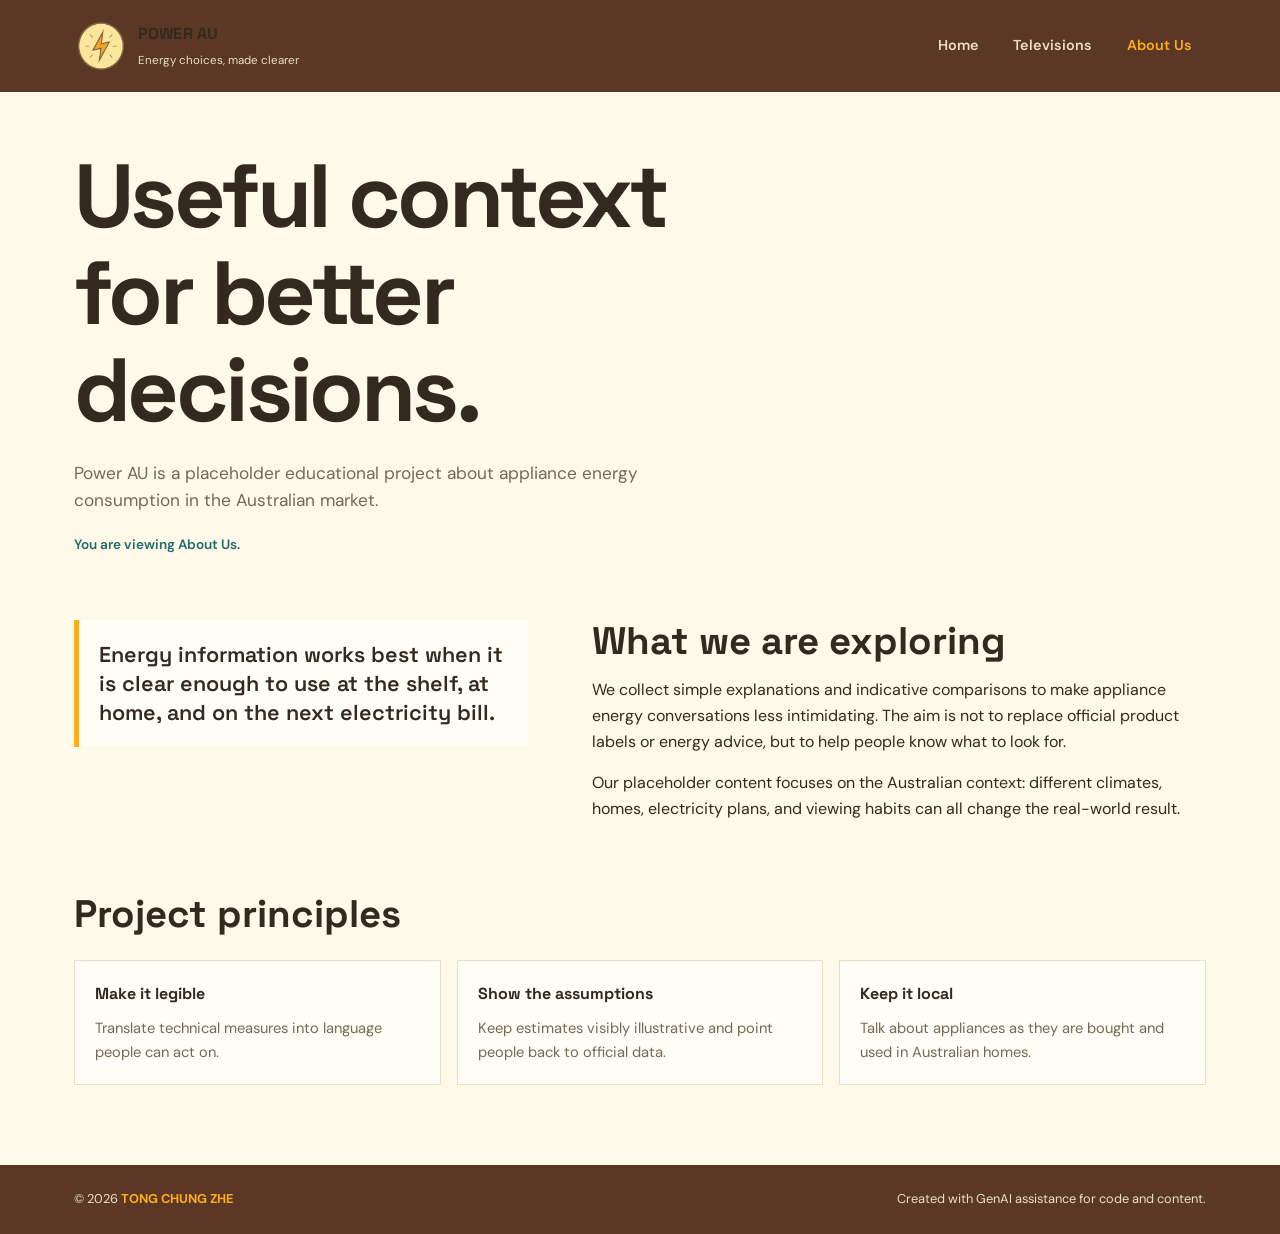
==== about_us.html @ 5e414e18 "A big changes" ====
<!doctype html>
<html lang="en">
  <head>
    <meta charset="utf-8" />
    <meta name="viewport" content="width=device-width, initial-scale=1" />
    <title>About Us | Power AU</title>
    <link rel="stylesheet" href="style.css" />
  </head>
  <body data-page="about">
    <header class="site-header">
      <a class="brand" href="index.html" aria-label="Power home page"
        ><img src="Picture/power_logo.png" alt="Power logo" /><span
          ><span class="brand-name">POWER AU</span
          ><span class="brand-caption">Energy choices, made clearer</span></span
        ></a
      >
      <nav class="site-nav" aria-label="Main navigation">
        <a class="nav-link" data-page="home" href="index.html">Home</a
        ><a class="nav-link" data-page="televisions" href="televisions.html"
          >Televisions</a
        ><a class="nav-link" data-page="about" href="about_us.html">About Us</a>
      </nav>
    </header>
    <main class="page-shell">
      <section class="page-intro">
        <h1>Useful context for better decisions.</h1>
        <p class="lede">
          Power AU is a placeholder educational project about appliance energy
          consumption in the Australian market.
        </p>
        <p class="js-feedback" aria-live="polite"></p>
      </section>
      <section class="about-layout">
        <div class="about-note">
          <p>
            Energy information works best when it is clear enough to use at the
            shelf, at home, and on the next electricity bill.
          </p>
        </div>
        <div>
          <h2>What we are exploring</h2>
          <p>
            We collect simple explanations and indicative comparisons to make
            appliance energy conversations less intimidating. The aim is not to
            replace official product labels or energy advice, but to help people
            know what to look for.
          </p>
          <p>
            Our placeholder content focuses on the Australian context: different
            climates, homes, electricity plans, and viewing habits can all
            change the real-world result.
          </p>
        </div>
      </section>
      <section class="section" aria-labelledby="team-title">
        <div class="section-heading">
          <h2 id="team-title">Project principles</h2>
        </div>
        <div class="team-grid">
          <article class="team-member">
            <strong>Make it legible</strong>
            <p>Translate technical measures into language people can act on.</p>
          </article>
          <article class="team-member">
            <strong>Show the assumptions</strong>
            <p>
              Keep estimates visibly illustrative and point people back to
              official data.
            </p>
          </article>
          <article class="team-member">
            <strong>Keep it local</strong>
            <p>
              Talk about appliances as they are bought and used in Australian
              homes.
            </p>
          </article>
        </div>
      </section>
    </main>
    <footer class="site-footer">
      <div class="footer-inner">
        <p>&copy; 2026 <span class="footer-accent">TONG CHUNG ZHE</span></p>
        <p>Created with GenAI assistance for code and content.</p>
      </div>
    </footer>
    <script src="pages.js"></script>
  </body>
</html>
---- style.css ----
@import url("https://fonts.googleapis.com/css2?family=DM+Sans:wght@400;500;600;700&family=Space+Grotesk:wght@500;600;700&display=swap");
:root {
  --ink: #34291e;
  --muted: #756957;
  --cream: #fff9ea;
  --paper: #fffdf6;
  --amber: #ffad18;
  --teal: #206b68;
  --line: #eadfc6;
  --chocolate: #5b3826;
}
* {
  box-sizing: border-box;
}
body {
  margin: 0;
  color: var(--ink);
  background: var(--cream);
  font-family: "DM Sans", sans-serif;
  line-height: 1.6;
}
a {
  color: inherit;
}
.site-header {
  display: flex;
  align-items: center;
  justify-content: space-between;
  gap: 1.5rem;
  width: 100%;
  margin: 0;
  padding: 1.25rem max(1.5rem, calc((100% - 1180px) / 2 + 1.5rem));
  background: var(--chocolate);
}
.brand {
  display: inline-flex;
  align-items: center;
  gap: 0.75rem;
  text-decoration: none;
}
.brand img {
  width: 52px;
  height: 52px;
}
.brand-name {
  font:
    700 1rem/1 "Space Grotesk",
    sans-serif;
  letter-spacing: 0.01em;
}
.brand-caption {
  display: block;
  margin-top: 0.35rem;
  color: #eadfc6;
  font-size: 0.72rem;
}
.site-nav {
  display: flex;
  align-items: center;
  gap: 0.35rem;
}
.nav-link {
  padding: 0.6rem 0.9rem;
  color: #eadfc6;
  font-size: 0.9rem;
  font-weight: 600;
  text-decoration: none;
}
.nav-link:hover,
.nav-link:focus-visible,
.nav-link[aria-current="page"] {
  color: var(--amber);
}
.page-shell {
  max-width: 1180px;
  margin: 0 auto;
  padding: 3.5rem 1.5rem 5rem;
}
.eyebrow {
  margin: 0 0 1rem;
  color: var(--teal);
  font-size: 0.76rem;
  font-weight: 700;
  letter-spacing: 0.14em;
  text-transform: uppercase;
}
h1,
h2,
h3 {
  margin: 0;
  font-family: "Space Grotesk", sans-serif;
  line-height: 1.08;
}
h1 {
  max-width: 720px;
  font-size: clamp(2.8rem, 7vw, 5.8rem);
  letter-spacing: -0.04em;
}
h2 {
  font-size: clamp(1.8rem, 3vw, 2.8rem);
}
h3 {
  font-size: 1.18rem;
}
.lede {
  max-width: 590px;
  margin: 1.35rem 0 0;
  color: var(--muted);
  font-size: 1.08rem;
}
.hero {
  display: grid;
  grid-template-columns: 1fr 1fr;
  align-items: center;
  gap: 2rem;
  min-height: 420px;
}
.hero-visual {
  position: relative;
  min-height: 320px;
  border: 1px solid var(--line);
  background: var(--paper);
}
.hero-visual img {
  position: absolute;
  width: 210px;
  height: 210px;
  border: 1px solid var(--line);
  inset: 50% auto auto 50%;
  transform: translate(-50%, -50%);
}
.visual-label {
  position: absolute;
  right: 1rem;
  bottom: 1rem;
  padding: 0.55rem 0.75rem;
  background: var(--ink);
  color: var(--paper);
  font-size: 0.75rem;
  font-weight: 700;
  letter-spacing: 0.08em;
  text-transform: uppercase;
}
.section {
  margin-top: 3.5rem;
}
.section-heading {
  display: flex;
  align-items: end;
  justify-content: space-between;
  gap: 2rem;
  margin-bottom: 1.6rem;
}
.section-heading p {
  max-width: 430px;
  margin: 0;
  color: var(--muted);
}
.stat-grid,
.feature-grid,
.team-grid {
  display: grid;
  grid-template-columns: repeat(3, 1fr);
  gap: 1rem;
}
.stat,
.feature,
.team-member {
  padding: 1.25rem;
  border: 1px solid var(--line);
  background: var(--paper);
}
.stat {
  min-height: 155px;
}
.stat-number {
  display: block;
  margin-bottom: 0.65rem;
  color: var(--teal);
  font:
    700 2rem/1 "Space Grotesk",
    sans-serif;
}
.stat p,
.feature p,
.team-member p {
  margin: 0.65rem 0 0;
  color: var(--muted);
  font-size: 0.92rem;
}
.feature {
  min-height: 205px;
}
.feature-icon {
  display: inline-grid;
  width: 36px;
  height: 36px;
  margin-bottom: 1.25rem;
  place-items: center;
  background: var(--amber);
  font-weight: 700;
}
.page-intro {
  max-width: 760px;
  padding-bottom: 3rem;
}
.insights {
  padding-top: 1rem;
}
.insight-lead {
  display: grid;
  grid-template-columns: minmax(220px, 0.8fr) 1.2fr;
  gap: 2rem;
  margin-bottom: 1.5rem;
  padding: 1.25rem;
  border-left: 5px solid var(--amber);
  background: var(--paper);
}
.insight-lead strong {
  font:
    600 1.35rem/1.2 "Space Grotesk",
    sans-serif;
}
.insight-lead span {
  color: var(--muted);
}
.chart-grid {
  display: grid;
  grid-template-columns: repeat(2, 1fr);
  gap: 1rem;
}
.chart-card {
  min-width: 0;
  margin: 0;
  border: 1px solid var(--line);
  background: var(--paper);
}
.chart-card img {
  display: block;
  width: 100%;
  height: 290px;
  object-fit: contain;
  background: #fff;
}
.chart-card figcaption {
  display: grid;
  gap: 0.35rem;
  padding: 1.1rem 1.2rem 1.3rem;
}
.chart-card figcaption strong {
  font:
    600 1.08rem/1.15 "Space Grotesk",
    sans-serif;
}
.chart-card figcaption span {
  color: var(--muted);
  font-size: 0.9rem;
}
.table-wrap {
  margin-top: 2.5rem;
  overflow-x: auto;
  border: 1px solid var(--line);
  background: var(--paper);
}
table {
  width: 100%;
  min-width: 650px;
  border-collapse: collapse;
  text-align: left;
}
th,
td {
  padding: 1.1rem 1.25rem;
  border-bottom: 1px solid var(--line);
}
th {
  background: var(--ink);
  color: var(--paper);
  font-size: 0.77rem;
  letter-spacing: 0.08em;
  text-transform: uppercase;
}
td {
  color: var(--muted);
}
td:first-child {
  color: var(--ink);
  font-weight: 700;
}
tr:last-child td {
  border-bottom: 0;
}
.efficiency {
  display: inline-block;
  padding: 0.25rem 0.55rem;
  background: #e2f2e7;
  color: #246241;
  font-size: 0.78rem;
  font-weight: 700;
}
.about-layout {
  display: grid;
  grid-template-columns: 0.85fr 1.15fr;
  gap: 4rem;
  align-items: start;
}
.about-note {
  padding: 1.25rem;
  border-left: 5px solid var(--amber);
  background: var(--paper);
}
.about-note p {
  margin: 0;
  font:
    600 1.35rem/1.35 "Space Grotesk",
    sans-serif;
}
.team-grid {
  grid-template-columns: repeat(3, 1fr);
  margin-top: 1.5rem;
}
.team-member strong {
  font-family: "Space Grotesk", sans-serif;
}
.site-footer {
  background: var(--chocolate);
  color: #eadfc6;
}
.footer-inner {
  display: flex;
  justify-content: space-between;
  gap: 1rem;
  max-width: 1180px;
  margin: 0 auto;
  padding: 1.5rem;
  color: #eadfc6;
  font-size: 0.8rem;
}
.footer-inner p {
  margin: 0;
}
.footer-accent {
  color: var(--amber);
  font-weight: 700;
}
.js-feedback {
  min-height: 1.5rem;
  margin-top: 1.2rem;
  color: var(--teal);
  font-size: 0.85rem;
  font-weight: 600;
}
:focus-visible {
  outline: 3px solid var(--teal);
  outline-offset: 3px;
}
@media (max-width: 760px) {
  .site-header {
    align-items: flex-start;
    flex-direction: column;
    gap: 1rem;
  }
  .site-nav {
    width: 100%;
    justify-content: space-between;
  }
  .nav-link {
    padding: 0.45rem 0.35rem;
  }
  .page-shell {
    padding-top: 2rem;
  }
  .hero,
  .about-layout {
    grid-template-columns: 1fr;
    gap: 2rem;
  }
  .hero {
    min-height: auto;
  }
  .hero-visual {
    min-height: 240px;
  }
  .hero-visual img {
    width: 160px;
    height: 160px;
  }
  .insight-lead,
  .chart-grid {
    grid-template-columns: 1fr;
  }
  .chart-card img {
    height: auto;
    aspect-ratio: 16 / 9;
  }
  .stat-grid,
  .feature-grid,
  .team-grid {
    grid-template-columns: 1fr;
  }
  .section-heading,
  .footer-inner {
    align-items: flex-start;
    flex-direction: column;
  }
}
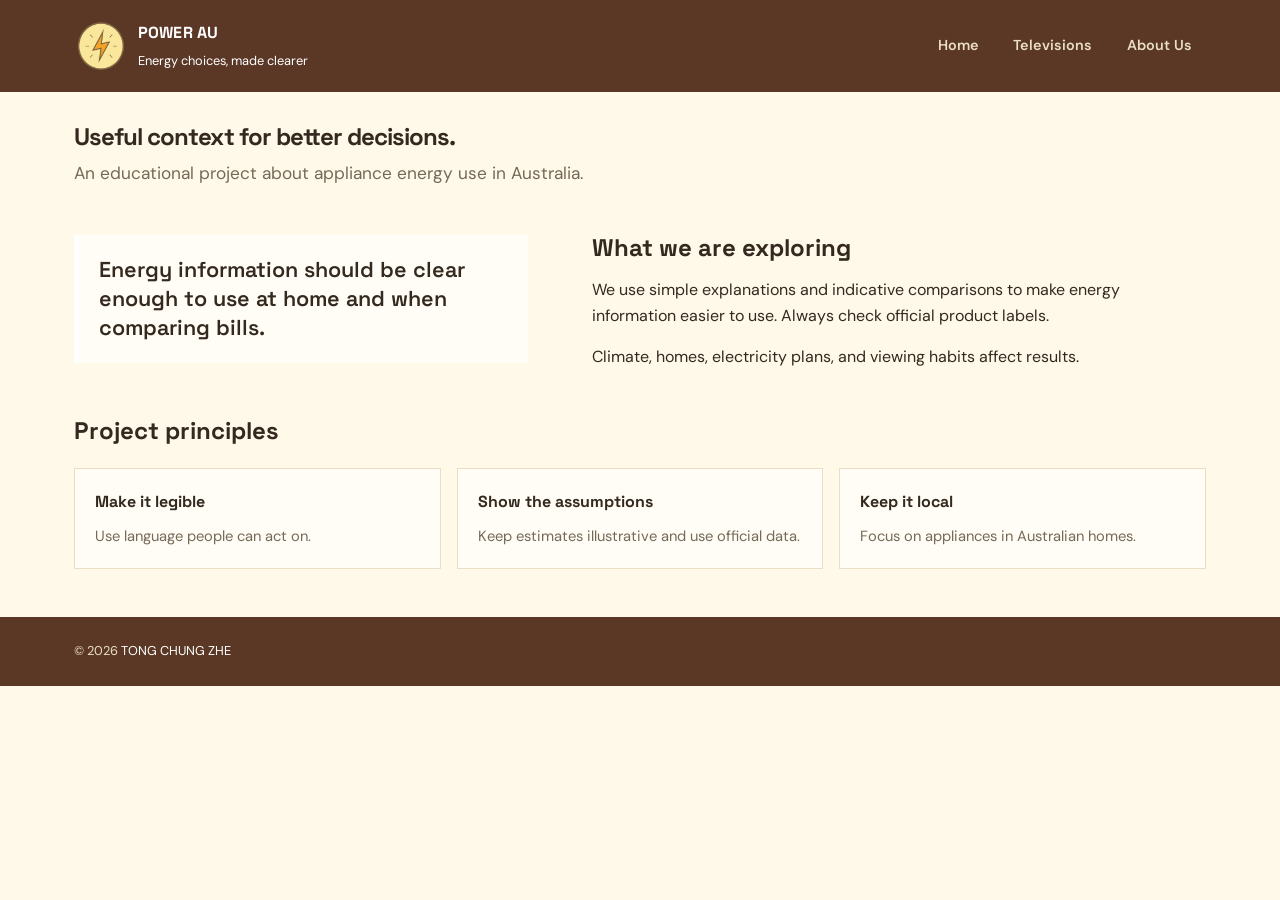
==== commit c236d328: "Test" ====
--- a/about_us.html
+++ b/about_us.html
@@ -3,7 +3,7 @@
   <head>
     <meta charset="utf-8" />
     <meta name="viewport" content="width=device-width, initial-scale=1" />
-    <title>About Us | Power AU</title>
+    <title>About Us | Power Australia</title>
     <link rel="stylesheet" href="style.css" />
   </head>
   <body data-page="about">
@@ -25,30 +25,24 @@
       <section class="page-intro">
         <h1>Useful context for better decisions.</h1>
         <p class="lede">
-          Power AU is a placeholder educational project about appliance energy
-          consumption in the Australian market.
+          An educational project about appliance energy use in Australia.
         </p>
-        <p class="js-feedback" aria-live="polite"></p>
       </section>
       <section class="about-layout">
         <div class="about-note">
           <p>
-            Energy information works best when it is clear enough to use at the
-            shelf, at home, and on the next electricity bill.
+            Energy information should be clear enough to use at home and when
+            comparing bills.
           </p>
         </div>
         <div>
           <h2>What we are exploring</h2>
           <p>
-            We collect simple explanations and indicative comparisons to make
-            appliance energy conversations less intimidating. The aim is not to
-            replace official product labels or energy advice, but to help people
-            know what to look for.
+            We use simple explanations and indicative comparisons to make energy
+            information easier to use. Always check official product labels.
           </p>
           <p>
-            Our placeholder content focuses on the Australian context: different
-            climates, homes, electricity plans, and viewing habits can all
-            change the real-world result.
+            Climate, homes, electricity plans, and viewing habits affect results.
           </p>
         </div>
       </section>
@@ -59,20 +53,18 @@
         <div class="team-grid">
           <article class="team-member">
             <strong>Make it legible</strong>
-            <p>Translate technical measures into language people can act on.</p>
+            <p>Use language people can act on.</p>
           </article>
           <article class="team-member">
             <strong>Show the assumptions</strong>
             <p>
-              Keep estimates visibly illustrative and point people back to
-              official data.
+              Keep estimates illustrative and use official data.
             </p>
           </article>
           <article class="team-member">
             <strong>Keep it local</strong>
             <p>
-              Talk about appliances as they are bought and used in Australian
-              homes.
+              Focus on appliances in Australian homes.
             </p>
           </article>
         </div>
@@ -81,9 +73,8 @@
     <footer class="site-footer">
       <div class="footer-inner">
         <p>&copy; 2026 <span class="footer-accent">TONG CHUNG ZHE</span></p>
-        <p>Created with GenAI assistance for code and content.</p>
       </div>
     </footer>
-    <script src="pages.js"></script>
+    <script src="script.js" defer></script>
   </body>
 </html>
--- a/style.css
+++ b/style.css
@@ -1,20 +1,22 @@
 @import url("https://fonts.googleapis.com/css2?family=DM+Sans:wght@400;500;600;700&family=Space+Grotesk:wght@500;600;700&display=swap");
 :root {
-  --ink: #34291e;
-  --muted: #756957;
+  --dark-brown: #34291e;
+  --muted-brown: #756957;
   --cream: #fff9ea;
-  --paper: #fffdf6;
-  --amber: #ffad18;
+  --off-white: #fffdf6;
+  --white: #ffffff;
   --teal: #206b68;
-  --line: #eadfc6;
-  --chocolate: #5b3826;
+  --beige-line: #eadfc6;
+  --chocolate-brown: #5b3826;
+  --pale-green: #e2f2e7;
+  --green: #246241;
 }
 * {
   box-sizing: border-box;
 }
 body {
   margin: 0;
-  color: var(--ink);
+  color: var(--dark-brown);
   background: var(--cream);
   font-family: "DM Sans", sans-serif;
   line-height: 1.6;
@@ -30,7 +32,7 @@
   width: 100%;
   margin: 0;
   padding: 1.25rem max(1.5rem, calc((100% - 1180px) / 2 + 1.5rem));
-  background: var(--chocolate);
+  background: var(--chocolate-brown);
 }
 .brand {
   display: inline-flex;
@@ -46,13 +48,14 @@
   font:
     700 1rem/1 "Space Grotesk",
     sans-serif;
+  color:white;
   letter-spacing: 0.01em;
 }
 .brand-caption {
   display: block;
   margin-top: 0.35rem;
-  color: #eadfc6;
-  font-size: 0.72rem;
+  color: var(--white);
+  font-size: 0.8rem;
 }
 .site-nav {
   display: flex;
@@ -61,7 +64,7 @@
 }
 .nav-link {
   padding: 0.6rem 0.9rem;
-  color: #eadfc6;
+  color: var(--beige-line);
   font-size: 0.9rem;
   font-weight: 600;
   text-decoration: none;
@@ -69,12 +72,12 @@
 .nav-link:hover,
 .nav-link:focus-visible,
 .nav-link[aria-current="page"] {
-  color: var(--amber);
+  color: var(--white);
 }
 .page-shell {
   max-width: 1180px;
   margin: 0 auto;
-  padding: 3.5rem 1.5rem 5rem;
+  padding: 2rem 1.5rem 3rem;
 }
 .eyebrow {
   margin: 0 0 1rem;
@@ -92,83 +95,87 @@
   line-height: 1.08;
 }
 h1 {
-  max-width: 720px;
-  font-size: clamp(2.8rem, 7vw, 5.8rem);
+  max-width: 700px;
+  font-size: clamp(2.0rem, 3.0rem);
   letter-spacing: -0.04em;
 }
 h2 {
-  font-size: clamp(1.8rem, 3vw, 2.8rem);
+  font-size: clamp(1.8rem, 2.8rem);
 }
 h3 {
-  font-size: 1.18rem;
+  font-size: 1rem;
 }
 .lede {
   max-width: 590px;
-  margin: 1.35rem 0 0;
-  color: var(--muted);
+  margin: 0.6rem 0 0;
+  color: var(--muted-brown);
   font-size: 1.08rem;
 }
 .hero {
   display: grid;
   grid-template-columns: 1fr 1fr;
   align-items: center;
-  gap: 2rem;
-  min-height: 420px;
+  gap: 1rem;
+  min-height: 320px;
 }
 .hero-visual {
   position: relative;
   min-height: 320px;
-  border: 1px solid var(--line);
-  background: var(--paper);
+  border: 1px solid var(--beige-line);
+  background: var(--off-white);
 }
 .hero-visual img {
   position: absolute;
   width: 210px;
   height: 210px;
-  border: 1px solid var(--line);
+  border: 1px solid var(--beige-line);
   inset: 50% auto auto 50%;
   transform: translate(-50%, -50%);
 }
 .visual-label {
   position: absolute;
-  right: 1rem;
+  right: 8rem;
   bottom: 1rem;
   padding: 0.55rem 0.75rem;
-  background: var(--ink);
-  color: var(--paper);
-  font-size: 0.75rem;
+  background: var(--dark-brown);
+  color: var(--off-white);
+  font-size: 0.90rem;
   font-weight: 700;
   letter-spacing: 0.08em;
-  text-transform: uppercase;
 }
 .section {
-  margin-top: 3.5rem;
+  margin-top: 2rem;
 }
 .section-heading {
   display: flex;
   align-items: end;
   justify-content: space-between;
-  gap: 2rem;
-  margin-bottom: 1.6rem;
+  gap: 1rem;
+  margin-bottom: 1rem;
 }
 .section-heading p {
   max-width: 430px;
   margin: 0;
-  color: var(--muted);
+  color: var(--muted-brown);
 }
 .stat-grid,
 .feature-grid,
 .team-grid {
   display: grid;
   grid-template-columns: repeat(3, 1fr);
+  gap: 1rem;
+}
+.chart-grid {
+  display: grid;
+  grid-template-columns: repeat(2, 1fr);
   gap: 1rem;
 }
 .stat,
 .feature,
 .team-member {
   padding: 1.25rem;
-  border: 1px solid var(--line);
-  background: var(--paper);
+  border: 1px solid var(--beige-line);
+  background: var(--off-white);
 }
 .stat {
   min-height: 155px;
@@ -185,7 +192,7 @@
 .feature p,
 .team-member p {
   margin: 0.65rem 0 0;
-  color: var(--muted);
+  color: var(--muted-brown);
   font-size: 0.92rem;
 }
 .feature {
@@ -197,24 +204,22 @@
   height: 36px;
   margin-bottom: 1.25rem;
   place-items: center;
-  background: var(--amber);
+  background: var(--white);
   font-weight: 700;
 }
 .page-intro {
   max-width: 760px;
   padding-bottom: 3rem;
 }
-.insights {
-  padding-top: 1rem;
-}
+.insights { padding-top: 1rem; }
 .insight-lead {
   display: grid;
   grid-template-columns: minmax(220px, 0.8fr) 1.2fr;
   gap: 2rem;
   margin-bottom: 1.5rem;
   padding: 1.25rem;
-  border-left: 5px solid var(--amber);
-  background: var(--paper);
+  border-left: 5px solid var(--white);
+  background: var(--off-white);
 }
 .insight-lead strong {
   font:
@@ -222,25 +227,20 @@
     sans-serif;
 }
 .insight-lead span {
-  color: var(--muted);
-}
-.chart-grid {
-  display: grid;
-  grid-template-columns: repeat(2, 1fr);
-  gap: 1rem;
+  color: var(--muted-brown);
 }
 .chart-card {
   min-width: 0;
   margin: 0;
-  border: 1px solid var(--line);
-  background: var(--paper);
+  border: 1px solid var(--beige-line);
+  background: var(--off-white);
 }
 .chart-card img {
   display: block;
   width: 100%;
   height: 290px;
   object-fit: contain;
-  background: #fff;
+  background: var(--white);
 }
 .chart-card figcaption {
   display: grid;
@@ -253,14 +253,14 @@
     sans-serif;
 }
 .chart-card figcaption span {
-  color: var(--muted);
+  color: var(--muted-brown);
   font-size: 0.9rem;
 }
 .table-wrap {
   margin-top: 2.5rem;
   overflow-x: auto;
-  border: 1px solid var(--line);
-  background: var(--paper);
+  border: 1px solid var(--beige-line);
+  background: var(--off-white);
 }
 table {
   width: 100%;
@@ -271,20 +271,20 @@
 th,
 td {
   padding: 1.1rem 1.25rem;
-  border-bottom: 1px solid var(--line);
+  border-bottom: 1px solid var(--beige-line);
 }
 th {
-  background: var(--ink);
-  color: var(--paper);
+  background: var(--dark-brown);
+  color: var(--off-white);
   font-size: 0.77rem;
   letter-spacing: 0.08em;
   text-transform: uppercase;
 }
 td {
-  color: var(--muted);
+  color: var(--muted-brown);
 }
 td:first-child {
-  color: var(--ink);
+  color: var(--dark-brown);
   font-weight: 700;
 }
 tr:last-child td {
@@ -293,8 +293,8 @@
 .efficiency {
   display: inline-block;
   padding: 0.25rem 0.55rem;
-  background: #e2f2e7;
-  color: #246241;
+  background: var(--pale-green);
+  color: var(--green);
   font-size: 0.78rem;
   font-weight: 700;
 }
@@ -306,8 +306,8 @@
 }
 .about-note {
   padding: 1.25rem;
-  border-left: 5px solid var(--amber);
-  background: var(--paper);
+  border-left: 5px solid var(--white);
+  background: var(--off-white);
 }
 .about-note p {
   margin: 0;
@@ -315,16 +315,13 @@
     600 1.35rem/1.35 "Space Grotesk",
     sans-serif;
 }
-.team-grid {
-  grid-template-columns: repeat(3, 1fr);
-  margin-top: 1.5rem;
-}
+.team-grid { margin-top: 1.5rem; }
 .team-member strong {
   font-family: "Space Grotesk", sans-serif;
 }
 .site-footer {
-  background: var(--chocolate);
-  color: #eadfc6;
+  background: var(--chocolate-brown);
+  color: var(--beige-line);
 }
 .footer-inner {
   display: flex;
@@ -333,23 +330,13 @@
   max-width: 1180px;
   margin: 0 auto;
   padding: 1.5rem;
-  color: #eadfc6;
+  color: var(--beige-line);
   font-size: 0.8rem;
 }
 .footer-inner p {
   margin: 0;
 }
-.footer-accent {
-  color: var(--amber);
-  font-weight: 700;
-}
-.js-feedback {
-  min-height: 1.5rem;
-  margin-top: 1.2rem;
-  color: var(--teal);
-  font-size: 0.85rem;
-  font-weight: 600;
-}
+.footer-accent { color: var(--white); }
 :focus-visible {
   outline: 3px solid var(--teal);
   outline-offset: 3px;
@@ -395,7 +382,8 @@
   }
   .stat-grid,
   .feature-grid,
-  .team-grid {
+  .team-grid,
+  .chart-grid {
     grid-template-columns: 1fr;
   }
   .section-heading,
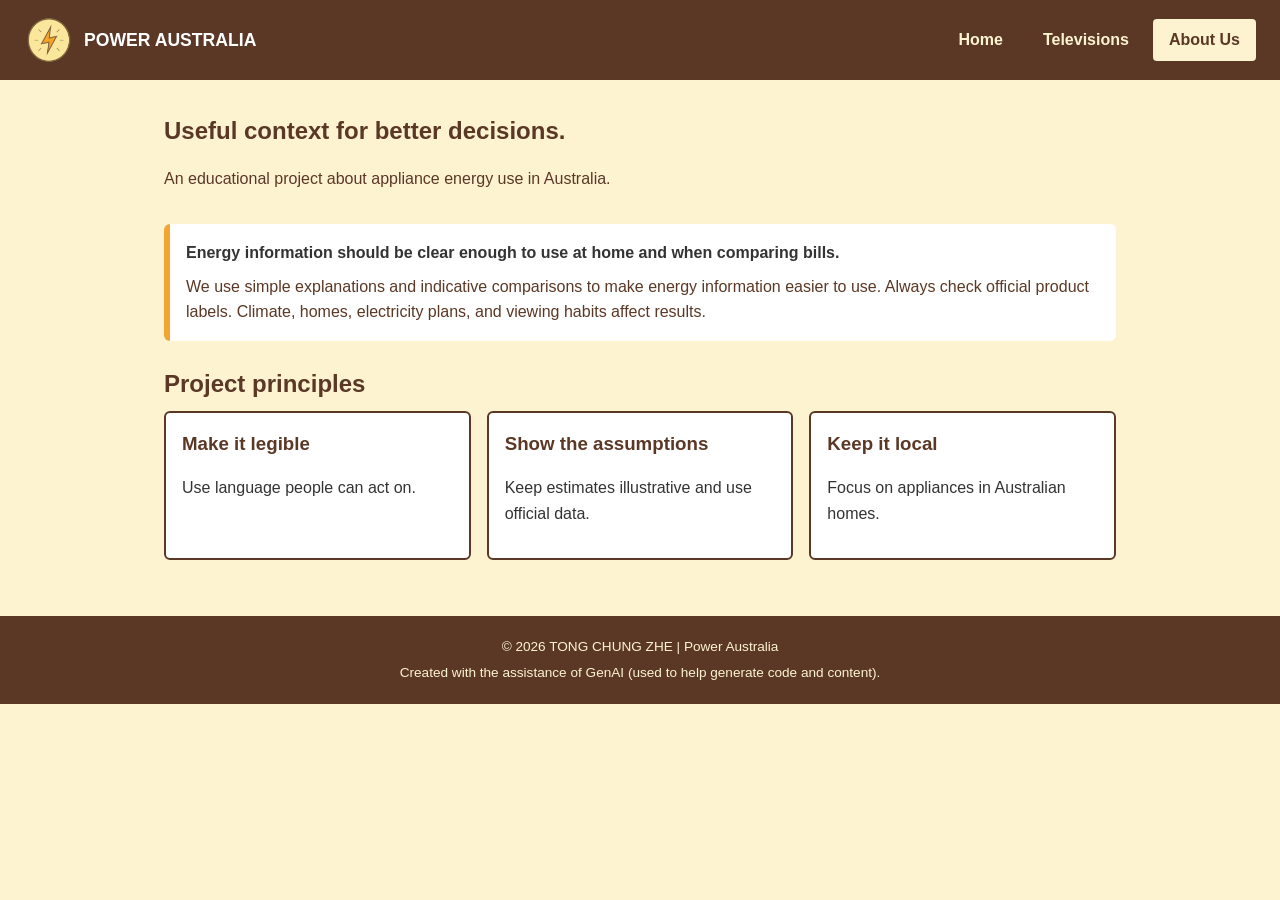
==== commit e0a6c0ce: "Best version RN" ====
--- a/about_us.html
+++ b/about_us.html
@@ -6,75 +6,48 @@
     <title>About Us | Power Australia</title>
     <link rel="stylesheet" href="style.css" />
   </head>
-  <body data-page="about">
+  <body>
     <header class="site-header">
-      <a class="brand" href="index.html" aria-label="Power home page"
-        ><img src="Picture/power_logo.png" alt="Power logo" /><span
-          ><span class="brand-name">POWER AU</span
-          ><span class="brand-caption">Energy choices, made clearer</span></span
-        ></a
-      >
+      <a class="brand" href="index.html" aria-label="Power home page">
+        <img src="Picture/power_logo.png" alt="Power logo" />
+        <span class="brand-name">POWER AUSTRALIA</span>
+      </a>
       <nav class="site-nav" aria-label="Main navigation">
-        <a class="nav-link" data-page="home" href="index.html">Home</a
-        ><a class="nav-link" data-page="televisions" href="televisions.html"
-          >Televisions</a
-        ><a class="nav-link" data-page="about" href="about_us.html">About Us</a>
+        <a class="nav-link" href="index.html">Home</a>
+        <a class="nav-link" href="televisions.html">Televisions</a>
+        <a class="nav-link" href="about_us.html" aria-current="page">About Us</a>
       </nav>
     </header>
     <main class="page-shell">
-      <section class="page-intro">
-        <h1>Useful context for better decisions.</h1>
-        <p class="lede">
-          An educational project about appliance energy use in Australia.
-        </p>
-      </section>
-      <section class="about-layout">
-        <div class="about-note">
-          <p>
-            Energy information should be clear enough to use at home and when
-            comparing bills.
-          </p>
+      <section>
+        <div class="intro">
+          <h1>Useful context for better decisions.</h1>
+          <p class="lede">An educational project about appliance energy use in Australia.</p>
         </div>
-        <div>
-          <h2>What we are exploring</h2>
-          <p>
-            We use simple explanations and indicative comparisons to make energy
-            information easier to use. Always check official product labels.
-          </p>
-          <p>
-            Climate, homes, electricity plans, and viewing habits affect results.
-          </p>
+        <div class="highlight">
+          <strong>Energy information should be clear enough to use at home and when comparing bills.</strong>
+          <span>We use simple explanations and indicative comparisons to make energy information easier to use. Always check official product labels. Climate, homes, electricity plans, and viewing habits affect results.</span>
         </div>
-      </section>
-      <section class="section" aria-labelledby="team-title">
-        <div class="section-heading">
-          <h2 id="team-title">Project principles</h2>
-        </div>
-        <div class="team-grid">
-          <article class="team-member">
-            <strong>Make it legible</strong>
+        <h2>Project principles</h2>
+        <div class="card-grid">
+          <article class="card">
+            <h3>Make it legible</h3>
             <p>Use language people can act on.</p>
           </article>
-          <article class="team-member">
-            <strong>Show the assumptions</strong>
-            <p>
-              Keep estimates illustrative and use official data.
-            </p>
+          <article class="card">
+            <h3>Show the assumptions</h3>
+            <p>Keep estimates illustrative and use official data.</p>
           </article>
-          <article class="team-member">
-            <strong>Keep it local</strong>
-            <p>
-              Focus on appliances in Australian homes.
-            </p>
+          <article class="card">
+            <h3>Keep it local</h3>
+            <p>Focus on appliances in Australian homes.</p>
           </article>
         </div>
       </section>
     </main>
     <footer class="site-footer">
-      <div class="footer-inner">
-        <p>&copy; 2026 <span class="footer-accent">TONG CHUNG ZHE</span></p>
-      </div>
+      <p>&copy; 2026 TONG CHUNG ZHE | Power Australia</p>
+      <p>Created with the assistance of GenAI (used to help generate code and content).</p>
     </footer>
-    <script src="script.js" defer></script>
   </body>
 </html>
--- a/style.css
+++ b/style.css
@@ -1,394 +1,71 @@
-@import url("https://fonts.googleapis.com/css2?family=DM+Sans:wght@400;500;600;700&family=Space+Grotesk:wght@500;600;700&display=swap");
+/* Colours taken from the Power logo */
 :root {
-  --dark-brown: #34291e;
-  --muted-brown: #756957;
-  --cream: #fff9ea;
-  --off-white: #fffdf6;
+  --brown: #5b3826;
+  --cream: #fdf3d1;
+  --orange: #f2a530;
   --white: #ffffff;
-  --teal: #206b68;
-  --beige-line: #eadfc6;
-  --chocolate-brown: #5b3826;
-  --pale-green: #e2f2e7;
-  --green: #246241;
+  --text: #333333;
 }
-* {
-  box-sizing: border-box;
-}
+
+* { box-sizing: border-box; }
+
 body {
   margin: 0;
-  color: var(--dark-brown);
+  font-family: Arial, sans-serif;
+  line-height: 1.6;
+  color: var(--text);
   background: var(--cream);
-  font-family: "DM Sans", sans-serif;
-  line-height: 1.6;
 }
-a {
-  color: inherit;
-}
+
+a { color: inherit; text-decoration: none; }
+
+h1, h2, h3 { margin: 0 0 0.5rem; color: var(--brown); }
+
 .site-header {
   display: flex;
   align-items: center;
   justify-content: space-between;
-  gap: 1.5rem;
-  width: 100%;
-  margin: 0;
-  padding: 1.25rem max(1.5rem, calc((100% - 1180px) / 2 + 1.5rem));
-  background: var(--chocolate-brown);
+  flex-wrap: wrap;
+  gap: 1rem;
+  padding: 1rem 1.5rem;
+  background: var(--brown);
 }
-.brand {
-  display: inline-flex;
-  align-items: center;
-  gap: 0.75rem;
-  text-decoration: none;
+
+.brand { display: flex; align-items: center; gap: 0.75rem; }
+.brand img { width: 48px; height: 48px; }
+.brand-name { color: var(--white); font-weight: bold; font-size: 1.1rem; }
+.site-nav { display: flex; gap: 0.5rem; }
+.nav-link { padding: 0.5rem 1rem; color: var(--cream); font-weight: bold; border-radius: 4px; }
+.nav-link:hover { background: var(--orange); color: var(--brown); }
+.nav-link[aria-current="page"] { background: var(--cream); color: var(--brown); }
+
+.page-shell { max-width: 1000px; margin: 0 auto; padding: 2rem 1.5rem; }
+.intro { margin-bottom: 2rem; }
+.lede { color: var(--brown); }
+.note { color: var(--brown); font-style: italic; }
+
+.card-grid { display: grid; grid-template-columns: repeat(3, 1fr); gap: 1rem; margin-bottom: 1.5rem; }
+.card { padding: 1rem; background: var(--white); border: 2px solid var(--brown); border-radius: 6px; }
+
+.highlight { padding: 1rem; margin-bottom: 1.5rem; background: var(--white); border-left: 6px solid var(--orange); border-radius: 6px; }
+.highlight span { display: block; margin-top: 0.5rem; color: var(--brown); }
+
+.table-wrap { overflow-x: auto; margin-bottom: 2rem; }
+table { width: 100%; min-width: 600px; border-collapse: collapse; background: var(--white); }
+th, td { padding: 0.75rem 1rem; border-bottom: 1px solid var(--brown); text-align: left; }
+th { background: var(--brown); color: var(--white); }
+.tag { display: inline-block; padding: 0.2rem 0.5rem; background: var(--cream); border: 1px solid var(--orange); border-radius: 4px; font-size: 0.85rem; }
+
+.chart-grid { display: grid; grid-template-columns: repeat(2, 1fr); gap: 1rem; margin-bottom: 1.5rem; }
+.chart-card { margin: 0; background: var(--white); border: 2px solid var(--brown); border-radius: 6px; overflow: hidden; }
+.chart-card img { display: block; width: 100%; height: 220px; object-fit: contain; background: var(--white); }
+.chart-card figcaption { padding: 0.75rem 1rem; }
+.chart-card figcaption span { display: block; color: var(--brown); font-size: 0.9rem; }
+
+.site-footer { padding: 1rem 1.5rem; background: var(--brown); color: var(--cream); text-align: center; font-size: 0.85rem; }
+.site-footer p { margin: 0.25rem 0; }
+
+@media (max-width: 700px) {
+  .card-grid, .chart-grid { grid-template-columns: 1fr; }
+  .site-header { flex-direction: column; align-items: flex-start; }
 }
-.brand img {
-  width: 52px;
-  height: 52px;
-}
-.brand-name {
-  font:
-    700 1rem/1 "Space Grotesk",
-    sans-serif;
-  color:white;
-  letter-spacing: 0.01em;
-}
-.brand-caption {
-  display: block;
-  margin-top: 0.35rem;
-  color: var(--white);
-  font-size: 0.8rem;
-}
-.site-nav {
-  display: flex;
-  align-items: center;
-  gap: 0.35rem;
-}
-.nav-link {
-  padding: 0.6rem 0.9rem;
-  color: var(--beige-line);
-  font-size: 0.9rem;
-  font-weight: 600;
-  text-decoration: none;
-}
-.nav-link:hover,
-.nav-link:focus-visible,
-.nav-link[aria-current="page"] {
-  color: var(--white);
-}
-.page-shell {
-  max-width: 1180px;
-  margin: 0 auto;
-  padding: 2rem 1.5rem 3rem;
-}
-.eyebrow {
-  margin: 0 0 1rem;
-  color: var(--teal);
-  font-size: 0.76rem;
-  font-weight: 700;
-  letter-spacing: 0.14em;
-  text-transform: uppercase;
-}
-h1,
-h2,
-h3 {
-  margin: 0;
-  font-family: "Space Grotesk", sans-serif;
-  line-height: 1.08;
-}
-h1 {
-  max-width: 700px;
-  font-size: clamp(2.0rem, 3.0rem);
-  letter-spacing: -0.04em;
-}
-h2 {
-  font-size: clamp(1.8rem, 2.8rem);
-}
-h3 {
-  font-size: 1rem;
-}
-.lede {
-  max-width: 590px;
-  margin: 0.6rem 0 0;
-  color: var(--muted-brown);
-  font-size: 1.08rem;
-}
-.hero {
-  display: grid;
-  grid-template-columns: 1fr 1fr;
-  align-items: center;
-  gap: 1rem;
-  min-height: 320px;
-}
-.hero-visual {
-  position: relative;
-  min-height: 320px;
-  border: 1px solid var(--beige-line);
-  background: var(--off-white);
-}
-.hero-visual img {
-  position: absolute;
-  width: 210px;
-  height: 210px;
-  border: 1px solid var(--beige-line);
-  inset: 50% auto auto 50%;
-  transform: translate(-50%, -50%);
-}
-.visual-label {
-  position: absolute;
-  right: 8rem;
-  bottom: 1rem;
-  padding: 0.55rem 0.75rem;
-  background: var(--dark-brown);
-  color: var(--off-white);
-  font-size: 0.90rem;
-  font-weight: 700;
-  letter-spacing: 0.08em;
-}
-.section {
-  margin-top: 2rem;
-}
-.section-heading {
-  display: flex;
-  align-items: end;
-  justify-content: space-between;
-  gap: 1rem;
-  margin-bottom: 1rem;
-}
-.section-heading p {
-  max-width: 430px;
-  margin: 0;
-  color: var(--muted-brown);
-}
-.stat-grid,
-.feature-grid,
-.team-grid {
-  display: grid;
-  grid-template-columns: repeat(3, 1fr);
-  gap: 1rem;
-}
-.chart-grid {
-  display: grid;
-  grid-template-columns: repeat(2, 1fr);
-  gap: 1rem;
-}
-.stat,
-.feature,
-.team-member {
-  padding: 1.25rem;
-  border: 1px solid var(--beige-line);
-  background: var(--off-white);
-}
-.stat {
-  min-height: 155px;
-}
-.stat-number {
-  display: block;
-  margin-bottom: 0.65rem;
-  color: var(--teal);
-  font:
-    700 2rem/1 "Space Grotesk",
-    sans-serif;
-}
-.stat p,
-.feature p,
-.team-member p {
-  margin: 0.65rem 0 0;
-  color: var(--muted-brown);
-  font-size: 0.92rem;
-}
-.feature {
-  min-height: 205px;
-}
-.feature-icon {
-  display: inline-grid;
-  width: 36px;
-  height: 36px;
-  margin-bottom: 1.25rem;
-  place-items: center;
-  background: var(--white);
-  font-weight: 700;
-}
-.page-intro {
-  max-width: 760px;
-  padding-bottom: 3rem;
-}
-.insights { padding-top: 1rem; }
-.insight-lead {
-  display: grid;
-  grid-template-columns: minmax(220px, 0.8fr) 1.2fr;
-  gap: 2rem;
-  margin-bottom: 1.5rem;
-  padding: 1.25rem;
-  border-left: 5px solid var(--white);
-  background: var(--off-white);
-}
-.insight-lead strong {
-  font:
-    600 1.35rem/1.2 "Space Grotesk",
-    sans-serif;
-}
-.insight-lead span {
-  color: var(--muted-brown);
-}
-.chart-card {
-  min-width: 0;
-  margin: 0;
-  border: 1px solid var(--beige-line);
-  background: var(--off-white);
-}
-.chart-card img {
-  display: block;
-  width: 100%;
-  height: 290px;
-  object-fit: contain;
-  background: var(--white);
-}
-.chart-card figcaption {
-  display: grid;
-  gap: 0.35rem;
-  padding: 1.1rem 1.2rem 1.3rem;
-}
-.chart-card figcaption strong {
-  font:
-    600 1.08rem/1.15 "Space Grotesk",
-    sans-serif;
-}
-.chart-card figcaption span {
-  color: var(--muted-brown);
-  font-size: 0.9rem;
-}
-.table-wrap {
-  margin-top: 2.5rem;
-  overflow-x: auto;
-  border: 1px solid var(--beige-line);
-  background: var(--off-white);
-}
-table {
-  width: 100%;
-  min-width: 650px;
-  border-collapse: collapse;
-  text-align: left;
-}
-th,
-td {
-  padding: 1.1rem 1.25rem;
-  border-bottom: 1px solid var(--beige-line);
-}
-th {
-  background: var(--dark-brown);
-  color: var(--off-white);
-  font-size: 0.77rem;
-  letter-spacing: 0.08em;
-  text-transform: uppercase;
-}
-td {
-  color: var(--muted-brown);
-}
-td:first-child {
-  color: var(--dark-brown);
-  font-weight: 700;
-}
-tr:last-child td {
-  border-bottom: 0;
-}
-.efficiency {
-  display: inline-block;
-  padding: 0.25rem 0.55rem;
-  background: var(--pale-green);
-  color: var(--green);
-  font-size: 0.78rem;
-  font-weight: 700;
-}
-.about-layout {
-  display: grid;
-  grid-template-columns: 0.85fr 1.15fr;
-  gap: 4rem;
-  align-items: start;
-}
-.about-note {
-  padding: 1.25rem;
-  border-left: 5px solid var(--white);
-  background: var(--off-white);
-}
-.about-note p {
-  margin: 0;
-  font:
-    600 1.35rem/1.35 "Space Grotesk",
-    sans-serif;
-}
-.team-grid { margin-top: 1.5rem; }
-.team-member strong {
-  font-family: "Space Grotesk", sans-serif;
-}
-.site-footer {
-  background: var(--chocolate-brown);
-  color: var(--beige-line);
-}
-.footer-inner {
-  display: flex;
-  justify-content: space-between;
-  gap: 1rem;
-  max-width: 1180px;
-  margin: 0 auto;
-  padding: 1.5rem;
-  color: var(--beige-line);
-  font-size: 0.8rem;
-}
-.footer-inner p {
-  margin: 0;
-}
-.footer-accent { color: var(--white); }
-:focus-visible {
-  outline: 3px solid var(--teal);
-  outline-offset: 3px;
-}
-@media (max-width: 760px) {
-  .site-header {
-    align-items: flex-start;
-    flex-direction: column;
-    gap: 1rem;
-  }
-  .site-nav {
-    width: 100%;
-    justify-content: space-between;
-  }
-  .nav-link {
-    padding: 0.45rem 0.35rem;
-  }
-  .page-shell {
-    padding-top: 2rem;
-  }
-  .hero,
-  .about-layout {
-    grid-template-columns: 1fr;
-    gap: 2rem;
-  }
-  .hero {
-    min-height: auto;
-  }
-  .hero-visual {
-    min-height: 240px;
-  }
-  .hero-visual img {
-    width: 160px;
-    height: 160px;
-  }
-  .insight-lead,
-  .chart-grid {
-    grid-template-columns: 1fr;
-  }
-  .chart-card img {
-    height: auto;
-    aspect-ratio: 16 / 9;
-  }
-  .stat-grid,
-  .feature-grid,
-  .team-grid,
-  .chart-grid {
-    grid-template-columns: 1fr;
-  }
-  .section-heading,
-  .footer-inner {
-    align-items: flex-start;
-    flex-direction: column;
-  }
-}
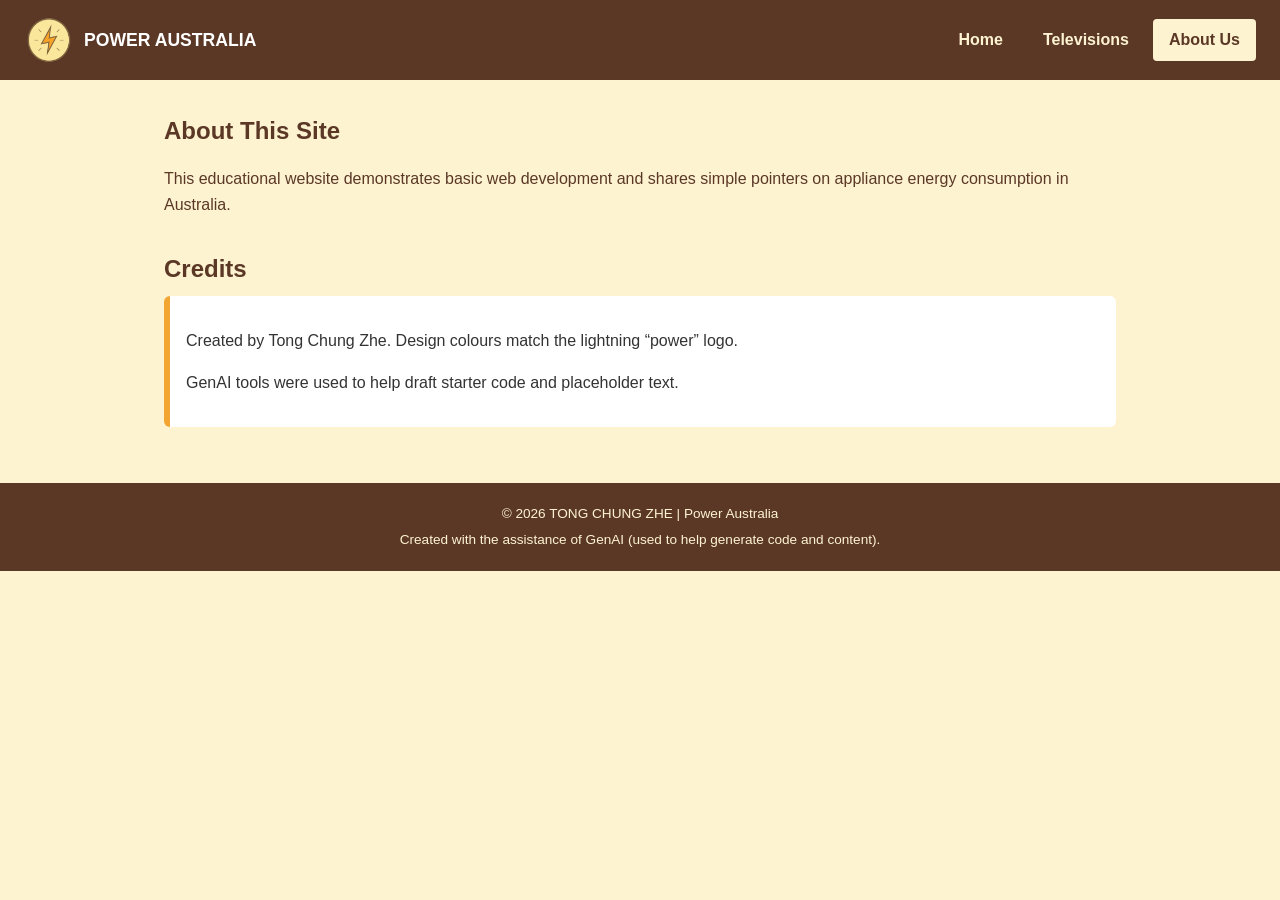
==== commit 8fcb6ce4: "Big Changes" ====
--- a/about_us.html
+++ b/about_us.html
@@ -1,53 +1,61 @@
 <!doctype html>
+<!-- The root HTML element sets the document language to English. -->
 <html lang="en">
+
   <head>
+    <!-- Character encoding that supports standard text symbols. -->
     <meta charset="utf-8" />
+    <!-- Make the layout fit the width of phones and tablets. -->
     <meta name="viewport" content="width=device-width, initial-scale=1" />
+    <!-- Text shown in the browser tab. -->
     <title>About Us | Power Australia</title>
+    <!-- Load the shared stylesheet. -->
     <link rel="stylesheet" href="style.css" />
   </head>
+
   <body>
+    <!-- Site header containing the logo and main navigation. -->
     <header class="site-header">
+      <!-- Link the logo back to the home page. -->
       <a class="brand" href="index.html" aria-label="Power home page">
+        <!-- Display the site logo. -->
         <img src="Picture/power_logo.png" alt="Power logo" />
+        <!-- Visible brand name beside the logo. -->
         <span class="brand-name">POWER AUSTRALIA</span>
       </a>
+      <!-- Navigation links shared by all three pages. -->
       <nav class="site-nav" aria-label="Main navigation">
         <a class="nav-link" href="index.html">Home</a>
         <a class="nav-link" href="televisions.html">Televisions</a>
         <a class="nav-link" href="about_us.html" aria-current="page">About Us</a>
       </nav>
     </header>
+    
+    <!-- Main content describing the project. -->
     <main class="page-shell">
       <section>
+        <!-- Introduce the purpose of the website. -->
         <div class="intro">
-          <h1>Useful context for better decisions.</h1>
-          <p class="lede">An educational project about appliance energy use in Australia.</p>
+          <h1>About This Site</h1>
+          <p class="lede">This educational website demonstrates basic web development and shares simple pointers on appliance energy consumption in Australia.</p>
         </div>
-        <div class="highlight">
-          <strong>Energy information should be clear enough to use at home and when comparing bills.</strong>
-          <span>We use simple explanations and indicative comparisons to make energy information easier to use. Always check official product labels. Climate, homes, electricity plans, and viewing habits affect results.</span>
-        </div>
-        <h2>Project principles</h2>
-        <div class="card-grid">
-          <article class="card">
-            <h3>Make it legible</h3>
-            <p>Use language people can act on.</p>
-          </article>
-          <article class="card">
-            <h3>Show the assumptions</h3>
-            <p>Keep estimates illustrative and use official data.</p>
-          </article>
-          <article class="card">
-            <h3>Keep it local</h3>
-            <p>Focus on appliances in Australian homes.</p>
-          </article>
-        </div>
+        <!-- Credit the creator and tools used for the website. -->
+        <section>
+          <h2>Credits</h2>
+          <div class="highlight">
+            <p>Created by Tong Chung Zhe. Design colours match the lightning “power” logo.</p>
+            <p>GenAI tools were used to help draft starter code and placeholder text.</p>
+          </div>
+        </section>
       </section>
     </main>
+    
+    <!-- Footer displayed at the bottom of the page. -->
     <footer class="site-footer">
       <p>&copy; 2026 TONG CHUNG ZHE | Power Australia</p>
       <p>Created with the assistance of GenAI (used to help generate code and content).</p>
     </footer>
+    <!-- Load the shared JavaScript navigation after the page content. -->
+    <script src="script.js"></script>
   </body>
 </html>
--- a/style.css
+++ b/style.css
@@ -1,71 +1,154 @@
 /* Colours taken from the Power logo */
 :root {
-  --brown: #5b3826;
-  --cream: #fdf3d1;
-  --orange: #f2a530;
-  --white: #ffffff;
-  --text: #333333;
+  /* Main dark colour used for headings and the header. */
+  --brown: #5b3826; /* Stores the site's main dark colour. */
+  /* Light background colour used throughout the site. */
+  --cream: #fdf3d1; /* Stores the site's light background colour. */
+  /* Accent colour used for highlights and hover states. */
+  --orange: #f2a530; /* Stores the site's accent colour. */
+  /* Reusable white colour for cards and text. */
+  --white: #ffffff; /* Stores the reusable white colour. */
+  /* Default text colour. */
+  --text: #333333; /* Stores the default text colour. */
 }
 
-* { box-sizing: border-box; }
+/* Make width and height calculations include padding and borders. */
+* { box-sizing: border-box; /* Includes padding and borders in element dimensions. */ }
 
+/* Set the default appearance for the whole document. */
 body {
-  margin: 0;
-  font-family: Arial, sans-serif;
-  line-height: 1.6;
-  color: var(--text);
-  background: var(--cream);
+  /* Remove the browser's default page margin. */
+  margin: 0; /* Removes the browser's default page margin. */
+  /* Choose the main font for the page. */
+  font-family: Arial, sans-serif; /* Sets the site's default typeface. */
+  /* Add comfortable vertical spacing between lines of text. */
+  line-height: 1.6; /* Adds readable vertical spacing between text lines. */
+  /* Use the reusable text colour variable. */
+  color: var(--text); /* Applies the default text colour. */
+  /* Use the cream colour as the page background. */
+  background: var(--cream); /* Applies the shared page background. */
 }
 
-a { color: inherit; text-decoration: none; }
+/* Remove underlines and inherit the surrounding text colour from links. */
+a { color: inherit; text-decoration: none; /* Removes underlines and inherits link colour. */ }
 
-h1, h2, h3 { margin: 0 0 0.5rem; color: var(--brown); }
+/* Give all heading levels the same colour and bottom spacing. */
+h1, h2, h3 { margin: 0 0 0.5rem; /* Adds consistent heading spacing. */ color: var(--brown); /* Applies the heading colour. */ }
 
+/* Arrange the logo and navigation across the top of the page. */
 .site-header {
-  display: flex;
-  align-items: center;
-  justify-content: space-between;
-  flex-wrap: wrap;
-  gap: 1rem;
-  padding: 1rem 1.5rem;
-  background: var(--brown);
+  display: flex; /* Places header items in a flexible row. */
+  align-items: center; /* Vertically aligns header items. */
+  justify-content: space-between; /* Separates branding and navigation. */
+  flex-wrap: wrap; /* Allows header items to wrap on narrow screens. */
+  gap: 1rem; /* Adds space between wrapped header items. */
+  padding: 1rem 1.5rem; /* Adds space inside the header. */
+  background: var(--brown); /* Applies the shared header colour. */
 }
 
-.brand { display: flex; align-items: center; gap: 0.75rem; }
-.brand img { width: 48px; height: 48px; }
-.brand-name { color: var(--white); font-weight: bold; font-size: 1.1rem; }
-.site-nav { display: flex; gap: 0.5rem; }
-.nav-link { padding: 0.5rem 1rem; color: var(--cream); font-weight: bold; border-radius: 4px; }
-.nav-link:hover { background: var(--orange); color: var(--brown); }
-.nav-link[aria-current="page"] { background: var(--cream); color: var(--brown); }
+/* Keep the logo and brand name next to each other. */
+.brand { display: flex; /* Places logo and name in one row. */ align-items: center; /* Vertically aligns logo and name. */ gap: 0.75rem; /* Adds space between logo and name. */ }
+/* Set a consistent logo size. */
+.brand img { width: 48px; /* Sets the logo width. */ height: 48px; /* Sets the logo height. */ }
+/* Style the brand name in the header. */
+.brand-name { color: var(--white); /* Makes the brand name readable on the header. */ font-weight: bold; /* Emphasises the brand name. */ font-size: 1.1rem; /* Sets the brand name size. */ }
+/* Place navigation links in a row. */
+.site-nav { display: flex; /* Places navigation links in a row. */ gap: 0.5rem; /* Adds space between navigation links. */ }
+/* Style each navigation link. */
+.nav-link { padding: 0.5rem 1rem; /* Creates a comfortable link target. */ color: var(--cream); /* Applies the navigation text colour. */ font-weight: bold; /* Emphasises navigation labels. */ border-radius: 4px; /* Softens link corners. */ }
+/* Change the link colours when the pointer is over a link. */
+.nav-link:hover { background: var(--orange); /* Highlights the hovered link. */ color: var(--brown); /* Keeps hovered text readable. */ }
+/* Highlight the link for the page currently being viewed. */
+.nav-link[aria-current="page"] { background: var(--cream); /* Marks the current page. */ color: var(--brown); /* Applies readable current-link text. */ }
 
-.page-shell { max-width: 1000px; margin: 0 auto; padding: 2rem 1.5rem; }
-.intro { margin-bottom: 2rem; }
-.lede { color: var(--brown); }
-.note { color: var(--brown); font-style: italic; }
+/* Limit the content width and add space around it. */
+.page-shell { max-width: 1000px; /* Limits line length on wide screens. */ margin: 0 auto; /* Centers the main content. */ padding: 2rem 1.5rem; /* Adds space around the main content. */ }
+/* Add space below the introductory text. */
+.intro { margin-bottom: 2rem; /* Separates the introduction from following content. */ }
+/* Style supporting introductory text. */
+.lede { color: var(--brown); /* Styles introductory supporting text. */ }
+/* Style explanatory notes in italic text. */
+.note { color: var(--brown); /* Applies the note text colour. */ font-style: italic; /* Distinguishes explanatory notes. */ }
 
-.card-grid { display: grid; grid-template-columns: repeat(3, 1fr); gap: 1rem; margin-bottom: 1.5rem; }
-.card { padding: 1rem; background: var(--white); border: 2px solid var(--brown); border-radius: 6px; }
+/* Create a three-column layout for groups of cards. */
+.card-grid { display: grid; /* Creates a card layout. */ grid-template-columns: repeat(3, 1fr); /* Shows three cards per row. */ gap: 1rem; /* Adds space between cards. */ margin-bottom: 1.5rem; /* Separates card groups. */ }
+/* Give each card a visible border, background, and internal spacing. */
+.card { padding: 1rem; /* Adds space inside each card. */ background: var(--white); /* Gives cards a readable surface. */ border: 2px solid var(--brown); /* Defines each card edge. */ border-radius: 6px; /* Softens card corners. */ }
 
-.highlight { padding: 1rem; margin-bottom: 1.5rem; background: var(--white); border-left: 6px solid var(--orange); border-radius: 6px; }
-.highlight span { display: block; margin-top: 0.5rem; color: var(--brown); }
+/* Style highlighted information blocks. */
+.highlight { padding: 1rem; /* Adds space inside the highlight. */ margin-bottom: 1.5rem; /* Separates the highlight from charts. */ background: var(--white); /* Gives the highlight a clear surface. */ border-left: 6px solid var(--orange); /* Draws attention to the highlight. */ border-radius: 6px; /* Softens the highlight corners. */ }
+/* Put the second line of a highlight on its own line. */
+.highlight span { display: block; /* Places supporting highlight text on its own line. */ margin-top: 0.5rem; /* Separates supporting text from the summary. */ color: var(--brown); /* Applies the supporting text colour. */ }
 
-.table-wrap { overflow-x: auto; margin-bottom: 2rem; }
-table { width: 100%; min-width: 600px; border-collapse: collapse; background: var(--white); }
-th, td { padding: 0.75rem 1rem; border-bottom: 1px solid var(--brown); text-align: left; }
-th { background: var(--brown); color: var(--white); }
-.tag { display: inline-block; padding: 0.2rem 0.5rem; background: var(--cream); border: 1px solid var(--orange); border-radius: 4px; font-size: 0.85rem; }
+/* Keep each chart and its description together without a separate frame. */
+.chart-card { margin: 0; /* Removes the browser's default figure margin. */ }
+/* Keep chart images visible at their natural proportions. */
+.chart-card img { display: block; /* Removes inline-image whitespace. */ width: 100%; /* Uses the available chart width. */ object-fit: contain; /* Preserves the image proportions. */ background: var(--white); /* Gives transparent image areas a white surface. */ }
 
-.chart-grid { display: grid; grid-template-columns: repeat(2, 1fr); gap: 1rem; margin-bottom: 1.5rem; }
-.chart-card { margin: 0; background: var(--white); border: 2px solid var(--brown); border-radius: 6px; overflow: hidden; }
-.chart-card img { display: block; width: 100%; height: 220px; object-fit: contain; background: var(--white); }
-.chart-card figcaption { padding: 0.75rem 1rem; }
-.chart-card figcaption span { display: block; color: var(--brown); font-size: 0.9rem; }
+/* Style the footer at the bottom of every page. */
+.site-footer { padding: 1rem 1.5rem; /* Adds space inside the footer. */ background: var(--brown); /* Applies the footer background. */ color: var(--cream); /* Applies readable footer text. */ text-align: center; /* Centers footer content. */ font-size: 0.85rem; /* Keeps footer text compact. */ }
+/* Keep footer paragraphs close together. */
+.site-footer p { margin: 0.25rem 0; /* Keeps footer paragraphs close together. */ }
 
-.site-footer { padding: 1rem 1.5rem; background: var(--brown); color: var(--cream); text-align: center; font-size: 0.85rem; }
-.site-footer p { margin: 0.25rem 0; }
+/* Adjust the layout for screens narrower than 700 pixels. */
+@media (max-width: 700px) {
+  /* Stack cards and charts into one column on small screens. */
+  .card-grid, .chart-grid { grid-template-columns: 1fr; /* Stacks grid items on narrow screens. */ }
+  /* Keep charts readable without making the mobile page excessively tall. */
+  /* Stack the header content vertically on small screens. */
+  .site-header { flex-direction: column; /* Stacks header groups on narrow screens. */ align-items: flex-start; /* Aligns stacked header groups to the left. */ }
+}
 
-@media (max-width: 700px) {
-  .card-grid, .chart-grid { grid-template-columns: 1fr; }
-  .site-header { flex-direction: column; align-items: flex-start; }
+.televisions-page {
+  background: var(--white); /* Gives the television page the sample's white background. */
 }
+
+.televisions-page .page-shell {
+  max-width: 960px; /* Matches the sample's readable content width. */
+}
+
+.televisions-page .tips-box {
+  margin: 0 0 1.5rem; /* Separates the tips box from the data story. */
+  padding: 1rem 1.25rem; /* Adds space inside the tips box. */
+  background: #fffdf5; /* Gives the tips box a subtle warm surface. */
+  border: 1px solid #e2e2e2; /* Defines the tips box edge. */
+  border-radius: 10px; /* Softens the tips box corners. */
+}
+
+.televisions-page .tips-box p,
+.televisions-page .tips-box ul {
+  margin-top: 0; /* Aligns tips content with the box's top padding. */
+}
+
+.televisions-page .tips-box ul {
+  margin-bottom: 0; /* Removes unnecessary space below the final tip. */
+}
+
+.televisions-page .chart-grid {
+  display: grid; /* Creates the single-column chart sequence. */
+  grid-template-columns: 1fr; /* Gives each chart the full content width. */
+  gap: 1.5rem; /* Separates consecutive charts. */
+  padding: 0; /* Removes shared-box padding from the old layout. */
+  background: transparent; /* Leaves charts on the page background. */
+  border: 0; /* Removes the old shared chart frame. */
+}
+
+.televisions-page .chart-card h3 {
+  margin: 0 0 0.5rem; /* Separates each chart question from its image. */
+  font-size: 1.1rem; /* Keeps chart headings prominent but compact. */
+}
+
+.televisions-page .chart-card img {
+  height: auto; /* Preserves each chart's natural aspect ratio. */
+  max-height: 620px; /* Prevents very tall images from dominating the page. */
+  object-fit: contain; /* Keeps the complete chart visible. */
+}
+
+.televisions-page .chart-description {
+  margin: 0.5rem 0 0; /* Separates the interpretation from the image. */
+  font-size: 1rem; /* Keeps chart explanations easy to read. */
+}
+
+.televisions-page .conclusion {
+  margin-top: 1.5rem; /* Separates the conclusion from the final chart. */
+}
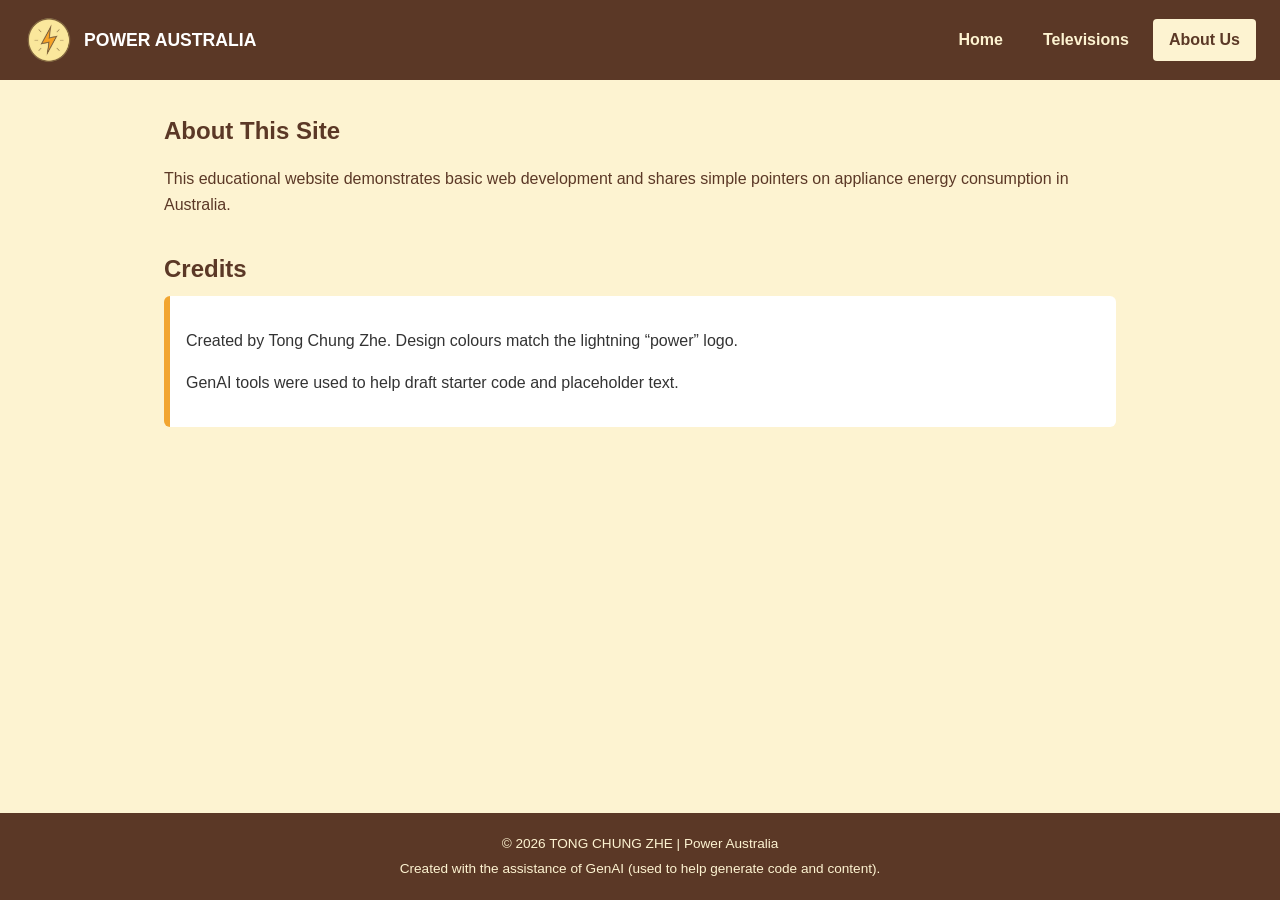
==== commit a9a1fcf3: "Changes" ====
--- a/about_us.html
+++ b/about_us.html
@@ -7,9 +7,10 @@
     <meta charset="utf-8" />
     <!-- Make the layout fit the width of phones and tablets. -->
     <meta name="viewport" content="width=device-width, initial-scale=1" />
-    <!-- Text shown in the browser tab. -->
+    
     <title>About Us | Power Australia</title>
-    <!-- Load the shared stylesheet. -->
+    <meta name="description" content="Learn about the Power Australia project, its purpose, and how it uses data storytelling and GenAI support to explain household energy use." />
+    
     <link rel="stylesheet" href="style.css" />
   </head>
 
--- a/style.css
+++ b/style.css
@@ -1,6 +1,6 @@
-/* Colours taken from the Power logo */
+
 :root {
-  /* Main dark colour used for headings and the header. */
+  
   --brown: #5b3826; /* Stores the site's main dark colour. */
   /* Light background colour used throughout the site. */
   --cream: #fdf3d1; /* Stores the site's light background colour. */
@@ -12,28 +12,38 @@
   --text: #333333; /* Stores the default text colour. */
 }
 
-/* Make width and height calculations include padding and borders. */
-* { box-sizing: border-box; /* Includes padding and borders in element dimensions. */ }
-
-/* Set the default appearance for the whole document. */
+
+* { box-sizing: border-box; /* Includes padding and borders in element dimensions. */ 
+}
+
+
 body {
-  /* Remove the browser's default page margin. */
   margin: 0; /* Removes the browser's default page margin. */
-  /* Choose the main font for the page. */
+  
   font-family: Arial, sans-serif; /* Sets the site's default typeface. */
-  /* Add comfortable vertical spacing between lines of text. */
+ 
   line-height: 1.6; /* Adds readable vertical spacing between text lines. */
-  /* Use the reusable text colour variable. */
+  
   color: var(--text); /* Applies the default text colour. */
-  /* Use the cream colour as the page background. */
+
   background: var(--cream); /* Applies the shared page background. */
-}
-
-/* Remove underlines and inherit the surrounding text colour from links. */
-a { color: inherit; text-decoration: none; /* Removes underlines and inherits link colour. */ }
-
-/* Give all heading levels the same colour and bottom spacing. */
-h1, h2, h3 { margin: 0 0 0.5rem; /* Adds consistent heading spacing. */ color: var(--brown); /* Applies the heading colour. */ }
+  
+  /* Make the page fill the viewport height so the footer can sit at the bottom. */
+  min-height: 100vh; /* 100% of the viewport height */
+  display: flex; /* Stacks the page sections vertically. */
+  flex-direction: column; /* Places header, main, and footer in a column. */
+}
+
+
+a { color: inherit; 
+  text-decoration: none; /* Removes underlines and inherits link colour. */ 
+}
+
+
+h1, h2, h3 { 
+  margin: 0 0 0.5rem; /* Adds consistent heading spacing. */ 
+  color: var(--brown); /* Applies the heading colour. */ 
+}
 
 /* Arrange the logo and navigation across the top of the page. */
 .site-header {
@@ -46,34 +56,74 @@
   background: var(--brown); /* Applies the shared header colour. */
 }
 
-/* Keep the logo and brand name next to each other. */
-.brand { display: flex; /* Places logo and name in one row. */ align-items: center; /* Vertically aligns logo and name. */ gap: 0.75rem; /* Adds space between logo and name. */ }
-/* Set a consistent logo size. */
-.brand img { width: 48px; /* Sets the logo width. */ height: 48px; /* Sets the logo height. */ }
-/* Style the brand name in the header. */
-.brand-name { color: var(--white); /* Makes the brand name readable on the header. */ font-weight: bold; /* Emphasises the brand name. */ font-size: 1.1rem; /* Sets the brand name size. */ }
-/* Place navigation links in a row. */
-.site-nav { display: flex; /* Places navigation links in a row. */ gap: 0.5rem; /* Adds space between navigation links. */ }
-/* Style each navigation link. */
-.nav-link { padding: 0.5rem 1rem; /* Creates a comfortable link target. */ color: var(--cream); /* Applies the navigation text colour. */ font-weight: bold; /* Emphasises navigation labels. */ border-radius: 4px; /* Softens link corners. */ }
-/* Change the link colours when the pointer is over a link. */
-.nav-link:hover { background: var(--orange); /* Highlights the hovered link. */ color: var(--brown); /* Keeps hovered text readable. */ }
-/* Highlight the link for the page currently being viewed. */
-.nav-link[aria-current="page"] { background: var(--cream); /* Marks the current page. */ color: var(--brown); /* Applies readable current-link text. */ }
-
-/* Limit the content width and add space around it. */
-.page-shell { max-width: 1000px; /* Limits line length on wide screens. */ margin: 0 auto; /* Centers the main content. */ padding: 2rem 1.5rem; /* Adds space around the main content. */ }
+.brand { display: flex; /* Places logo and name in one row. */ 
+  align-items: center; /* Vertically aligns logo and name. */ 
+  gap: 0.75rem; /* Adds space between logo and name. */ 
+}
+
+.brand img { 
+  width: 48px; /* Sets the logo width. */ 
+  height: 48px; /* Sets the logo height. */ 
+}
+
+.brand-name { 
+  color: var(--white); /* Makes the brand name readable on the header. */ 
+  font-weight: bold; /* Emphasises the brand name. */ 
+  font-size: 1.1rem; /* Sets the brand name size. */ 
+}
+
+.site-nav { 
+  display: flex; /* Places navigation links in a row. */ 
+  gap: 0.5rem; /* Adds space between navigation links. */ 
+}
+
+.nav-link { 
+  padding: 0.5rem 1rem; /* Creates a comfortable link target. */ 
+  color: var(--cream); /* Applies the navigation text colour. */ 
+  font-weight: bold; /* Emphasises navigation labels. */ 
+  border-radius: 4px; /* Softens link corners. */ 
+}
+
+.nav-link:hover { 
+  background: var(--orange); 
+  color: var(--brown); 
+}
+
+.nav-link[aria-current="page"] { 
+  background: var(--cream); 
+  color: var(--brown); 
+}
+
+.page-shell {
+  flex: 1; /* Allows the main content area to fill the remaining vertical space. */
+  max-width: 1000px; /* Limits line length on wide screens. */ 
+  margin: 0 auto; /* Centers the main content. */ 
+  padding: 2rem 1.5rem; /* Adds space around the main content. */ 
+  width: 100%; /* Makes the main section use the available width. */
+}
+
 /* Add space below the introductory text. */
 .intro { margin-bottom: 2rem; /* Separates the introduction from following content. */ }
+
 /* Style supporting introductory text. */
 .lede { color: var(--brown); /* Styles introductory supporting text. */ }
+
 /* Style explanatory notes in italic text. */
-.note { color: var(--brown); /* Applies the note text colour. */ font-style: italic; /* Distinguishes explanatory notes. */ }
-
-/* Create a three-column layout for groups of cards. */
-.card-grid { display: grid; /* Creates a card layout. */ grid-template-columns: repeat(3, 1fr); /* Shows three cards per row. */ gap: 1rem; /* Adds space between cards. */ margin-bottom: 1.5rem; /* Separates card groups. */ }
-/* Give each card a visible border, background, and internal spacing. */
-.card { padding: 1rem; /* Adds space inside each card. */ background: var(--white); /* Gives cards a readable surface. */ border: 2px solid var(--brown); /* Defines each card edge. */ border-radius: 6px; /* Softens card corners. */ }
+.note { color: var(--brown); /* Applies the note text colour. */ 
+  font-style: italic; /* Distinguishes explanatory notes. */ 
+}
+
+.card-grid { display: grid; /* Creates a card layout. */ 
+  grid-template-columns: repeat(3, 1fr); /* Shows three cards per row. */ 
+  gap: 1rem; /* Adds space between cards. */ 
+  margin-bottom: 1.5rem; /* Separates card groups. */ 
+}
+
+.card { padding: 1rem; /* Adds space inside each card. */ 
+  background: var(--white); /* Gives cards a readable surface. */ 
+  border: 2px solid var(--brown); /* Defines each card edge. */ 
+  border-radius: 6px; /* Softens card corners. */ 
+}
 
 /* Style highlighted information blocks. */
 .highlight { padding: 1rem; /* Adds space inside the highlight. */ margin-bottom: 1.5rem; /* Separates the highlight from charts. */ background: var(--white); /* Gives the highlight a clear surface. */ border-left: 6px solid var(--orange); /* Draws attention to the highlight. */ border-radius: 6px; /* Softens the highlight corners. */ }
@@ -86,7 +136,12 @@
 .chart-card img { display: block; /* Removes inline-image whitespace. */ width: 100%; /* Uses the available chart width. */ object-fit: contain; /* Preserves the image proportions. */ background: var(--white); /* Gives transparent image areas a white surface. */ }
 
 /* Style the footer at the bottom of every page. */
-.site-footer { padding: 1rem 1.5rem; /* Adds space inside the footer. */ background: var(--brown); /* Applies the footer background. */ color: var(--cream); /* Applies readable footer text. */ text-align: center; /* Centers footer content. */ font-size: 0.85rem; /* Keeps footer text compact. */ }
+.site-footer { padding: 1rem 1.5rem; /* Adds space inside the footer. */ 
+  background: var(--brown); /* Applies the footer background. */ 
+  color: var(--cream); /* Applies readable footer text. */ 
+  text-align: center; /* Centers footer content. */ 
+  font-size: 0.85rem; /* Keeps footer text compact. */ 
+}
 /* Keep footer paragraphs close together. */
 .site-footer p { margin: 0.25rem 0; /* Keeps footer paragraphs close together. */ }
 
@@ -96,7 +151,9 @@
   .card-grid, .chart-grid { grid-template-columns: 1fr; /* Stacks grid items on narrow screens. */ }
   /* Keep charts readable without making the mobile page excessively tall. */
   /* Stack the header content vertically on small screens. */
-  .site-header { flex-direction: column; /* Stacks header groups on narrow screens. */ align-items: flex-start; /* Aligns stacked header groups to the left. */ }
+  .site-header { flex-direction: column; /* Stacks header groups on narrow screens. */ 
+    align-items: flex-start; /* Aligns stacked header groups to the left. */ 
+  }
 }
 
 .televisions-page {
